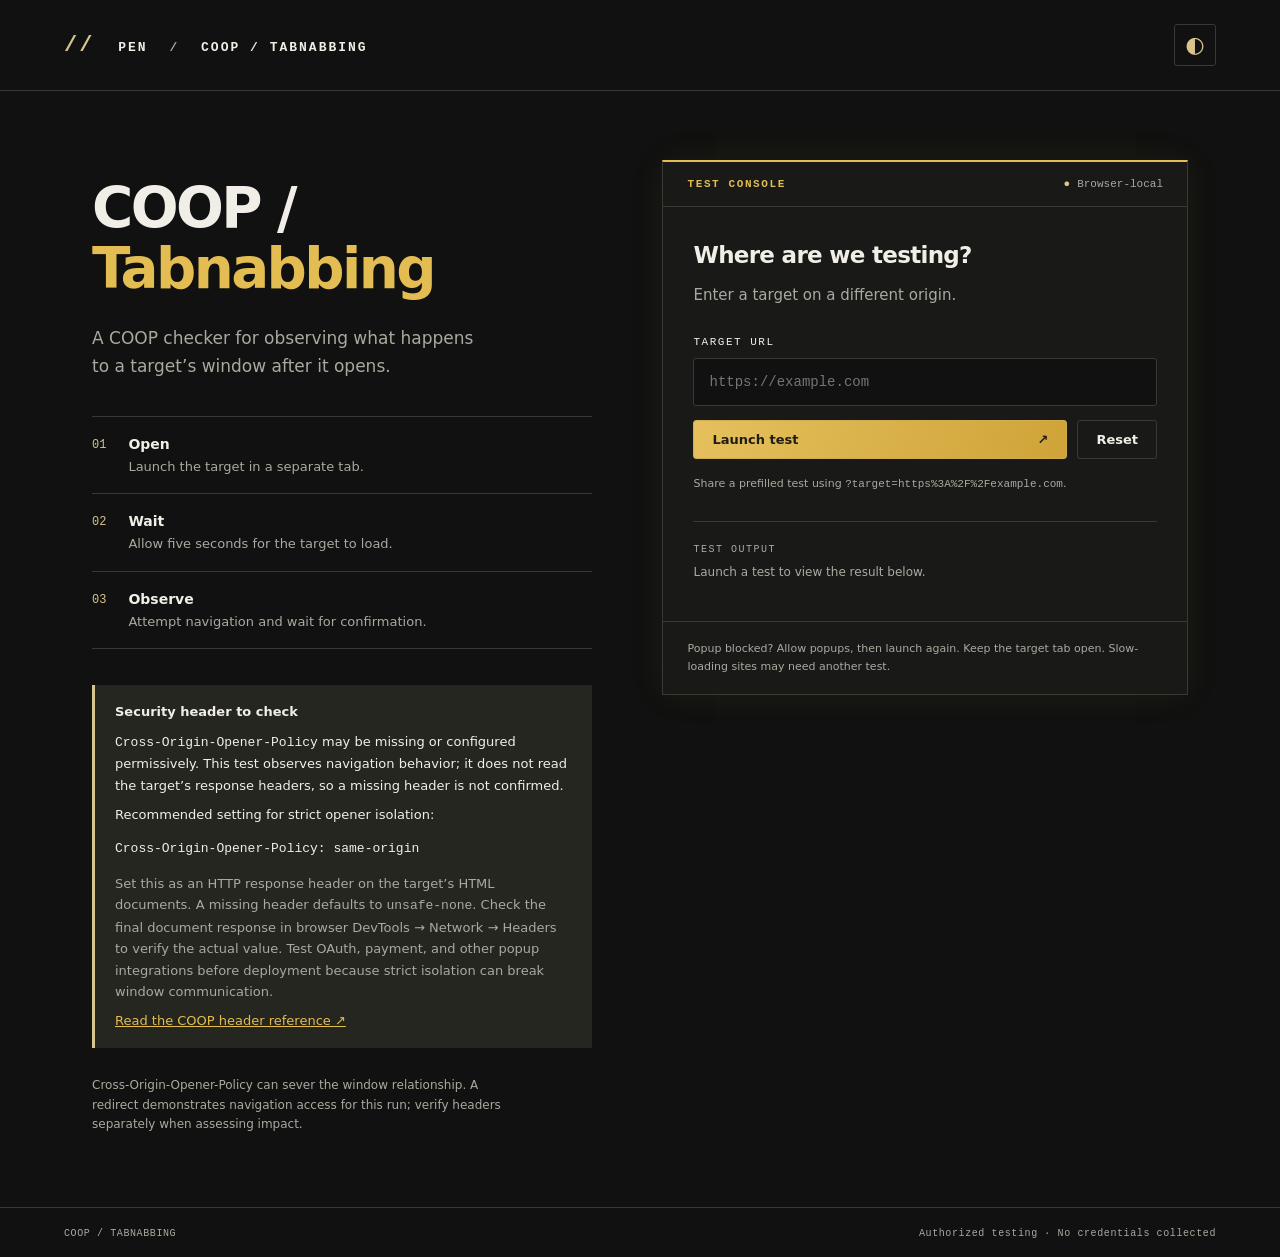
==== COOP/index.html @ 4f1edc3c "Set HTML content security and referrer policies" ====
<!doctype html>
<html lang="en" data-theme="dark">
<head><meta charset="utf-8">
  <meta http-equiv="Content-Security-Policy" content="default-src 'none'; script-src 'self'; style-src 'self'; img-src 'self'; connect-src 'none'; object-src 'none'; base-uri 'none'; form-action 'none'">
  <meta name="referrer" content="strict-origin-when-cross-origin">
  <meta name="viewport" content="width=device-width,initial-scale=1"><title>COOP / Tabnabbing</title><link rel="stylesheet" href="style.css?v=policy-1"><script src="checker.js?v=header-guidance-1" defer></script></head>
<body>
<header><span class="brand"><a class="brand-home" href="../" aria-label="Pen home" title="Back to Pen home"><span class="brand-mark" aria-hidden="true">//</span> PEN</a> <span class="brand-divider">/</span> COOP / TABNABBING</span><button id="theme" aria-label="Toggle color theme">◐</button></header>
<main class="workspace">
<section class="overview" aria-labelledby="page-title"><h1 id="page-title">COOP /<br><span>Tabnabbing</span></h1><p class="lead">A COOP checker for observing what happens to a target’s window after it opens.</p>
<div class="sequence" aria-label="Test sequence"><div><span>01</span><p><strong>Open</strong>Launch the target in a separate tab.</p></div><div><span>02</span><p><strong>Wait</strong>Allow five seconds for the target to load.</p></div><div><span>03</span><p><strong>Observe</strong>Attempt navigation and wait for confirmation.</p></div></div>
<section class="evidence" aria-label="Security header guidance"><strong>Security header to check</strong><p><code>Cross-Origin-Opener-Policy</code> may be missing or configured permissively. This test observes navigation behavior; it does not read the target’s response headers, so a missing header is not confirmed.</p><p>Recommended setting for strict opener isolation:</p><pre class="policy-example"><code>Cross-Origin-Opener-Policy: same-origin</code></pre><p class="muted">Set this as an HTTP response header on the target’s HTML documents. A missing header defaults to <code>unsafe-none</code>. Check the final document response in browser DevTools → Network → Headers to verify the actual value. Test OAuth, payment, and other popup integrations before deployment because strict isolation can break window communication.</p><a href="https://developer.mozilla.org/en-US/docs/Web/HTTP/Reference/Headers/Cross-Origin-Opener-Policy" target="_blank" rel="noopener noreferrer">Read the COOP header reference ↗</a></section><p class="scope">Cross-Origin-Opener-Policy can sever the window relationship. A redirect demonstrates navigation access for this run; verify headers separately when assessing impact.</p></section>
<section class="console" aria-labelledby="console-title"><div class="console-heading"><span class="badge">TEST CONSOLE</span><span class="local-indicator">Browser-local</span></div><div class="card"><h2 id="console-title">Where are we testing?</h2><p class="muted">Enter a target on a different origin.</p><form id="test"><label for="target">TARGET URL</label><input id="target" type="url" placeholder="https://example.com" required autocomplete="url"><div class="actions"><button id="launch" class="primary" type="submit">Launch test <span aria-hidden="true">↗</span></button><button id="reset" type="button">Reset</button></div><p class="hint">Share a prefilled test using <code>?target=https%3A%2F%2Fexample.com</code>.</p></form><div class="result-heading">TEST OUTPUT</div><p class="idle">Launch a test to view the result below.</p><div id="status" role="status" aria-live="polite" hidden><strong id="status-title"></strong><p id="status-detail"></p></div></div><p class="note">Popup blocked? Allow popups, then launch again. Keep the target tab open. Slow-loading sites may need another test.</p></section>
</main><footer><span>COOP / TABNABBING</span><span>Authorized testing · No credentials collected</span></footer>
</body></html>
---- COOP/style.css ----
*{box-sizing:border-box}
:root{color-scheme:dark;--bg:#0c0c0b;--panel:#151413;--text:#f0ede3;--muted:#b4afa6;--border:#35332f;--accent:#d8b04b;--tint:#21201e;--button-text:#fff;--cyan:#e3c882}
[data-theme="light"]{color-scheme:light;--bg:#f0ede3;--panel:#f0ede3;--text:#262522;--muted:#746e62;--border:#f0ede3;--accent:#d8b04b;--tint:#f0ede3;--button-text:#fff;--cyan:#d8b04b}
body{margin:0;background:var(--bg);color:var(--text);font:15px/1.65 system-ui,sans-serif;min-height:100vh;display:flex;flex-direction:column}
header{padding:24px 5%;border-bottom:1px solid var(--border);display:flex;align-items:center;justify-content:space-between;gap:20px}.brand{font:700 13px ui-monospace,monospace;letter-spacing:2px}.brand-mark{color:var(--accent);font-size:22px;margin-right:14px}.brand-divider{color:var(--muted);margin:0 12px}
main{width:min(1160px,100%);margin:64px auto;padding:0 32px}.workspace{display:grid;grid-template-columns:1fr 1.05fr;gap:70px;align-items:start}.badge{font:600 11px ui-monospace,monospace;letter-spacing:1.6px;color:var(--accent)}h1{font-size:clamp(38px,4.4vw,62px);line-height:1.07;letter-spacing:-2.6px;font-weight:600;margin:24px 0}h1 span{color:var(--accent)}.lead{font-size:17px;color:var(--muted);max-width:400px}.sequence{margin:36px 0;border-top:1px solid var(--border)}.sequence>div{display:flex;gap:22px;padding:16px 0;border-bottom:1px solid var(--border)}.sequence>div>span{font:12px ui-monospace,monospace;color:var(--accent);padding-top:5px}.sequence p{margin:0;color:var(--muted);font-size:13px}.sequence strong{display:block;color:var(--text);font-size:14px;font-weight:600}.scope{font-size:12px;color:var(--muted);max-width:420px}.console{margin-top:5px;border:1px solid var(--border);background:var(--panel)}.console-heading{padding:16px 24px;border-bottom:1px solid var(--border);display:flex;justify-content:space-between;gap:16px}.local-indicator{color:var(--muted);font:11px ui-monospace,monospace}.local-indicator:before{content:'●';color:var(--accent);margin-right:7px}.card{padding:30px}h2{font-size:23px;letter-spacing:-.7px;margin:0 0 6px;font-weight:600}p{margin:8px 0}.muted,.hint,.note{color:var(--muted)}form{margin-top:28px}label{display:block;font:11px ui-monospace,monospace;letter-spacing:1.5px;margin-bottom:10px}input{width:100%;background:var(--bg);color:var(--text);border:1px solid var(--border);border-radius:3px;padding:15px;font:14px ui-monospace,monospace;min-width:0}.actions{display:flex;gap:10px;margin-top:14px}button{border:1px solid var(--border);background:transparent;color:var(--text);padding:11px 18px;border-radius:3px;font:600 13px system-ui;cursor:pointer}button:hover{background:var(--tint)}button:disabled{opacity:.55;cursor:wait}.primary{flex:1;background:var(--accent);color:var(--button-text);border-color:var(--accent);display:flex;justify-content:space-between}.primary:hover{filter:brightness(.92);background:var(--accent)}.hint{font-size:11px;margin:16px 0 28px;overflow-wrap:anywhere}.result-heading{border-top:1px solid var(--border);padding-top:22px;font:10px ui-monospace,monospace;letter-spacing:1.5px;color:var(--muted)}.idle{font-size:12px;color:var(--muted)}#status{margin-top:16px;padding:16px;background:var(--tint);border-left:3px solid var(--accent);font-size:13px;overflow-wrap:anywhere}#status[data-kind="confirmed"]{border-color:#53c99a}#status[data-kind="warn"]{border-color:#e0ae58}.note{font-size:11px;padding:18px 24px;margin:0;border-top:1px solid var(--border)}footer{margin-top:auto;border-top:1px solid var(--border);padding:20px 5%;display:flex;justify-content:space-between;gap:16px;color:var(--muted);font:10px ui-monospace,monospace;letter-spacing:.6px}a{color:var(--accent)}:focus-visible{outline:3px solid var(--accent);outline-offset:3px}
/* The confirmation page shares the palette without the console layout. */
.intro{max-width:650px}.intro h1{font-size:46px}.intro p{color:var(--muted)}main:not(.workspace) .card{border:1px solid var(--border);background:var(--panel);margin-top:32px}
@media(max-width:850px){.workspace{grid-template-columns:1fr;gap:30px;max-width:650px}main{margin:36px auto;padding:0 22px}.lead,.scope{max-width:none}.sequence{margin:26px 0}.console{margin:0}h1{font-size:46px}}
@media(max-width:480px){header{padding:18px}.brand{font-size:11px;letter-spacing:1px}.brand-mark{margin-right:6px}.brand-divider{margin:0 6px}h1{font-size:39px;letter-spacing:-1.5px}.card{padding:22px}.console-heading{padding:16px 22px}footer{flex-direction:column;gap:8px}.intro h1{font-size:36px}}

/* Neon accents against an ink-black city-night palette. */
.brand-mark,.sequence>div>span{color:var(--cyan)}
.console{box-shadow:0 0 35px #d8b04b12;border-top:2px solid var(--accent)}
.local-indicator:before{color:var(--cyan)}
#theme{font-size:22px;line-height:1;width:42px;height:42px;padding:0;display:grid;place-items:center;color:var(--cyan)}
input:focus-visible{outline-color:var(--cyan)}

@media(max-width:480px){.brand{font-size:10px;letter-spacing:.4px}.brand-divider{margin:0 4px}}

.landing-layout{display:grid;grid-template-columns:1.2fr 1fr;gap:70px;align-items:center}
.redirect-note h1{font-size:clamp(34px,4vw,52px)}
.evidence{border-left:3px solid var(--cyan);padding:16px 20px;background:var(--tint);font-size:13px;margin:28px 0}
.demo-login{background:var(--panel);border:1px solid var(--border);border-top:2px solid var(--accent);padding:36px;border-radius:8px;box-shadow:0 20px 70px #0003}
.login-emblem{width:44px;height:44px;background:var(--tint);border:1px solid var(--border);display:grid;place-items:center;color:var(--cyan);font:700 22px ui-monospace,monospace;margin-bottom:22px}
.demo-login h2{font-size:29px;margin-top:14px}.demo-login label{margin-top:18px}.demo-login .primary{width:100%;margin-top:24px;padding:14px 18px}.demo-disclosure{font-size:12px;color:var(--muted);border-top:1px solid var(--border);padding-top:20px;margin-top:24px}#demo-feedback{font-size:13px;color:var(--cyan);margin-top:18px}
@media(max-width:850px){.landing-layout{grid-template-columns:1fr;gap:28px;max-width:650px}.demo-login{padding:26px}}

/* Shared Pencil direction: dark plum surfaces with muted purple accents. */
.primary{background:linear-gradient(110deg,#d8b04b,#d8b04b);border-color:#d8b04b}.primary:hover{background:linear-gradient(110deg,#d8b250,#d8b04b)}[data-theme="light"] .primary{background:linear-gradient(110deg,#d8b04b,#d8b04b)}

.brand-home{color:var(--text);text-decoration:none;display:inline-block}.brand-home:hover{color:var(--cyan)}

:root{--bg:#101110;--panel:#191a18;--text:#f0eee7;--muted:#aba99f;--border:#383a33;--accent:#e3bc52;--tint:#25261f;--button-text:#201d13;--cyan:#d7c58c}
[data-theme="light"]{--bg:#f5f2e8;--panel:#fffdf7;--text:#292b26;--muted:#66675e;--border:#d8d3c0;--accent:#80631c;--tint:#ede7d5;--cyan:#80693b;--button-text:#201d13}
.primary,.primary:hover,[data-theme="light"] .primary{background:linear-gradient(110deg,#e5c05c,#cfa338);border-color:#d1ad51;color:#201d13}.login-emblem{color:#d49a9a}

.policy-example { white-space: pre-wrap; overflow-wrap: anywhere; }
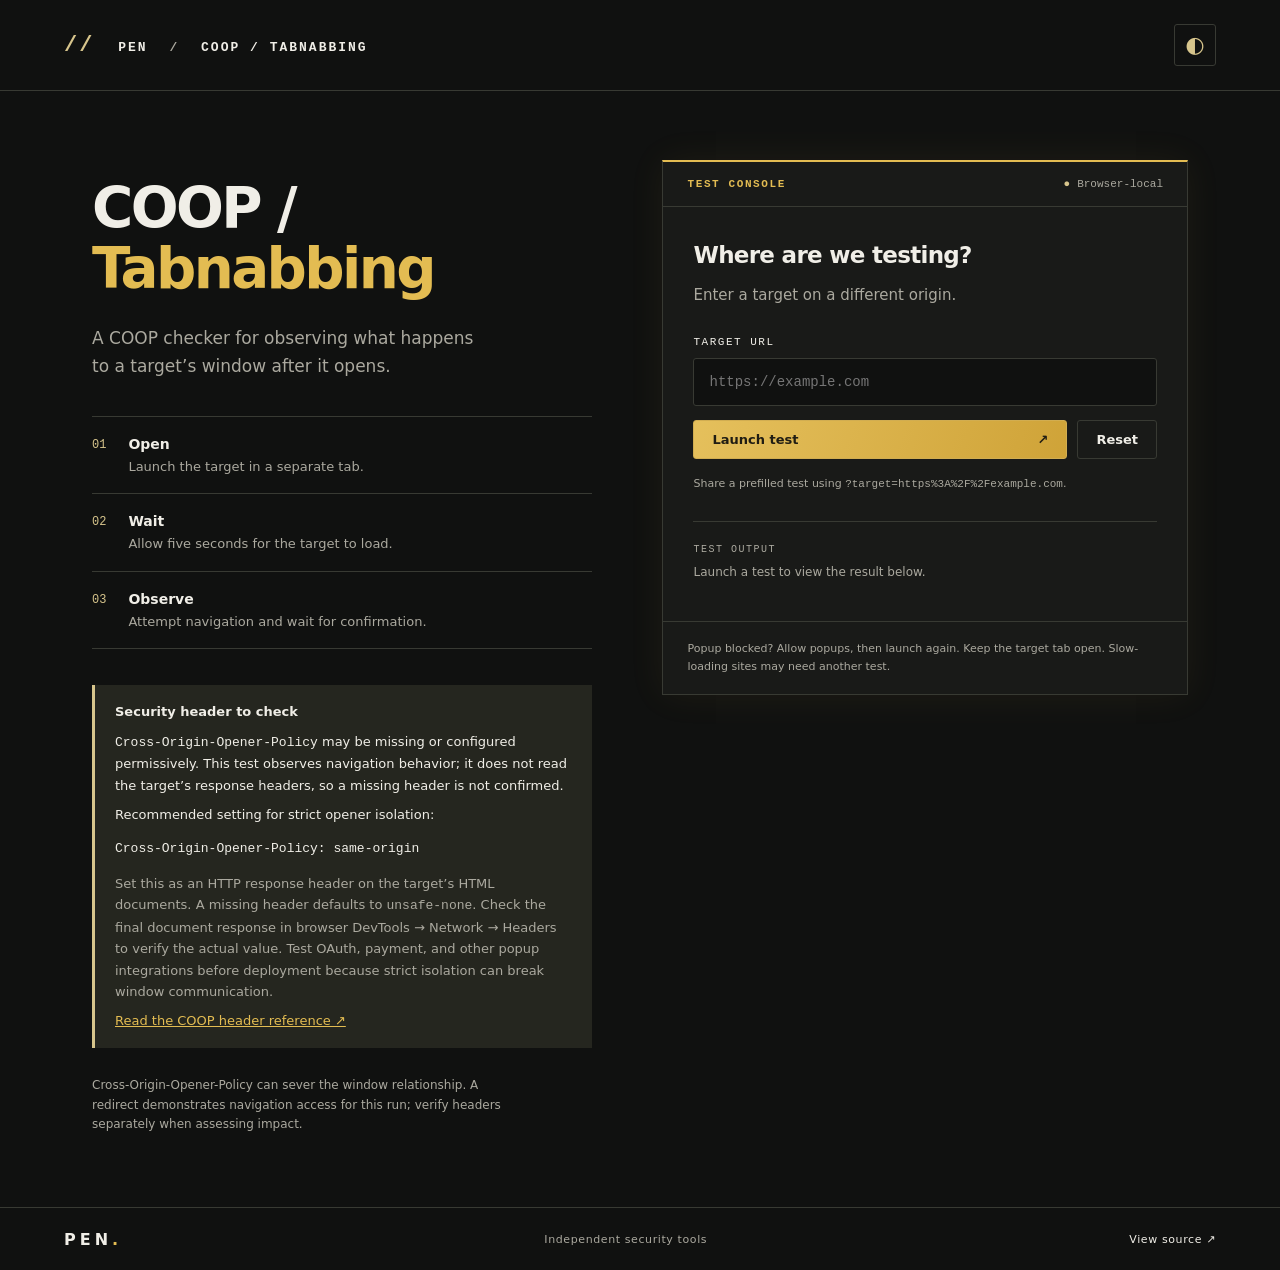
==== commit 62c28fff: "Add shared Pen footer across pages" ====
--- a/COOP/index.html
+++ b/COOP/index.html
@@ -3,7 +3,7 @@
 <head><meta charset="utf-8">
   <meta http-equiv="Content-Security-Policy" content="default-src 'none'; script-src 'self'; style-src 'self'; img-src 'self'; connect-src 'none'; object-src 'none'; base-uri 'none'; form-action 'none'">
   <meta name="referrer" content="strict-origin-when-cross-origin">
-  <meta name="viewport" content="width=device-width,initial-scale=1"><title>COOP / Tabnabbing</title><link rel="stylesheet" href="style.css?v=policy-1"><script src="checker.js?v=header-guidance-1" defer></script></head>
+  <meta name="viewport" content="width=device-width,initial-scale=1"><title>COOP / Tabnabbing</title><link rel="stylesheet" href="style.css?v=footer-1"><script src="checker.js?v=header-guidance-1" defer></script></head>
 <body>
 <header><span class="brand"><a class="brand-home" href="../" aria-label="Pen home" title="Back to Pen home"><span class="brand-mark" aria-hidden="true">//</span> PEN</a> <span class="brand-divider">/</span> COOP / TABNABBING</span><button id="theme" aria-label="Toggle color theme">◐</button></header>
 <main class="workspace">
@@ -11,5 +11,10 @@
 <div class="sequence" aria-label="Test sequence"><div><span>01</span><p><strong>Open</strong>Launch the target in a separate tab.</p></div><div><span>02</span><p><strong>Wait</strong>Allow five seconds for the target to load.</p></div><div><span>03</span><p><strong>Observe</strong>Attempt navigation and wait for confirmation.</p></div></div>
 <section class="evidence" aria-label="Security header guidance"><strong>Security header to check</strong><p><code>Cross-Origin-Opener-Policy</code> may be missing or configured permissively. This test observes navigation behavior; it does not read the target’s response headers, so a missing header is not confirmed.</p><p>Recommended setting for strict opener isolation:</p><pre class="policy-example"><code>Cross-Origin-Opener-Policy: same-origin</code></pre><p class="muted">Set this as an HTTP response header on the target’s HTML documents. A missing header defaults to <code>unsafe-none</code>. Check the final document response in browser DevTools → Network → Headers to verify the actual value. Test OAuth, payment, and other popup integrations before deployment because strict isolation can break window communication.</p><a href="https://developer.mozilla.org/en-US/docs/Web/HTTP/Reference/Headers/Cross-Origin-Opener-Policy" target="_blank" rel="noopener noreferrer">Read the COOP header reference ↗</a></section><p class="scope">Cross-Origin-Opener-Policy can sever the window relationship. A redirect demonstrates navigation access for this run; verify headers separately when assessing impact.</p></section>
 <section class="console" aria-labelledby="console-title"><div class="console-heading"><span class="badge">TEST CONSOLE</span><span class="local-indicator">Browser-local</span></div><div class="card"><h2 id="console-title">Where are we testing?</h2><p class="muted">Enter a target on a different origin.</p><form id="test"><label for="target">TARGET URL</label><input id="target" type="url" placeholder="https://example.com" required autocomplete="url"><div class="actions"><button id="launch" class="primary" type="submit">Launch test <span aria-hidden="true">↗</span></button><button id="reset" type="button">Reset</button></div><p class="hint">Share a prefilled test using <code>?target=https%3A%2F%2Fexample.com</code>.</p></form><div class="result-heading">TEST OUTPUT</div><p class="idle">Launch a test to view the result below.</p><div id="status" role="status" aria-live="polite" hidden><strong id="status-title"></strong><p id="status-detail"></p></div></div><p class="note">Popup blocked? Allow popups, then launch again. Keep the target tab open. Slow-loading sites may need another test.</p></section>
-</main><footer><span>COOP / TABNABBING</span><span>Authorized testing · No credentials collected</span></footer>
+</main>
+<footer class="site-footer">
+  <a class="wordmark" href="../" aria-label="Pen homepage">PEN<span class="wordmark-dot">.</span></a>
+  <p>Independent security tools</p>
+  <a href="https://github.com/sp3ttr0/pen" target="_blank" rel="noopener noreferrer">View source ↗</a>
+</footer>
 </body></html>
--- a/COOP/style.css
+++ b/COOP/style.css
@@ -36,3 +36,14 @@
 .primary,.primary:hover,[data-theme="light"] .primary{background:linear-gradient(110deg,#e5c05c,#cfa338);border-color:#d1ad51;color:#201d13}.login-emblem{color:#d49a9a}
 
 .policy-example { white-space: pre-wrap; overflow-wrap: anywhere; }
+
+.site-footer {
+  align-items: center;
+  flex-wrap: wrap;
+  font: 11px/1.5 system-ui, sans-serif;
+}
+.site-footer a { color: var(--text); text-decoration: none; }
+.site-footer a:hover { text-decoration: underline; }
+.site-footer .wordmark { font-size: 16px; font-weight: 800; letter-spacing: 4px; }
+.site-footer .wordmark-dot { color: var(--accent); }
+.site-footer p { margin: 0; }
